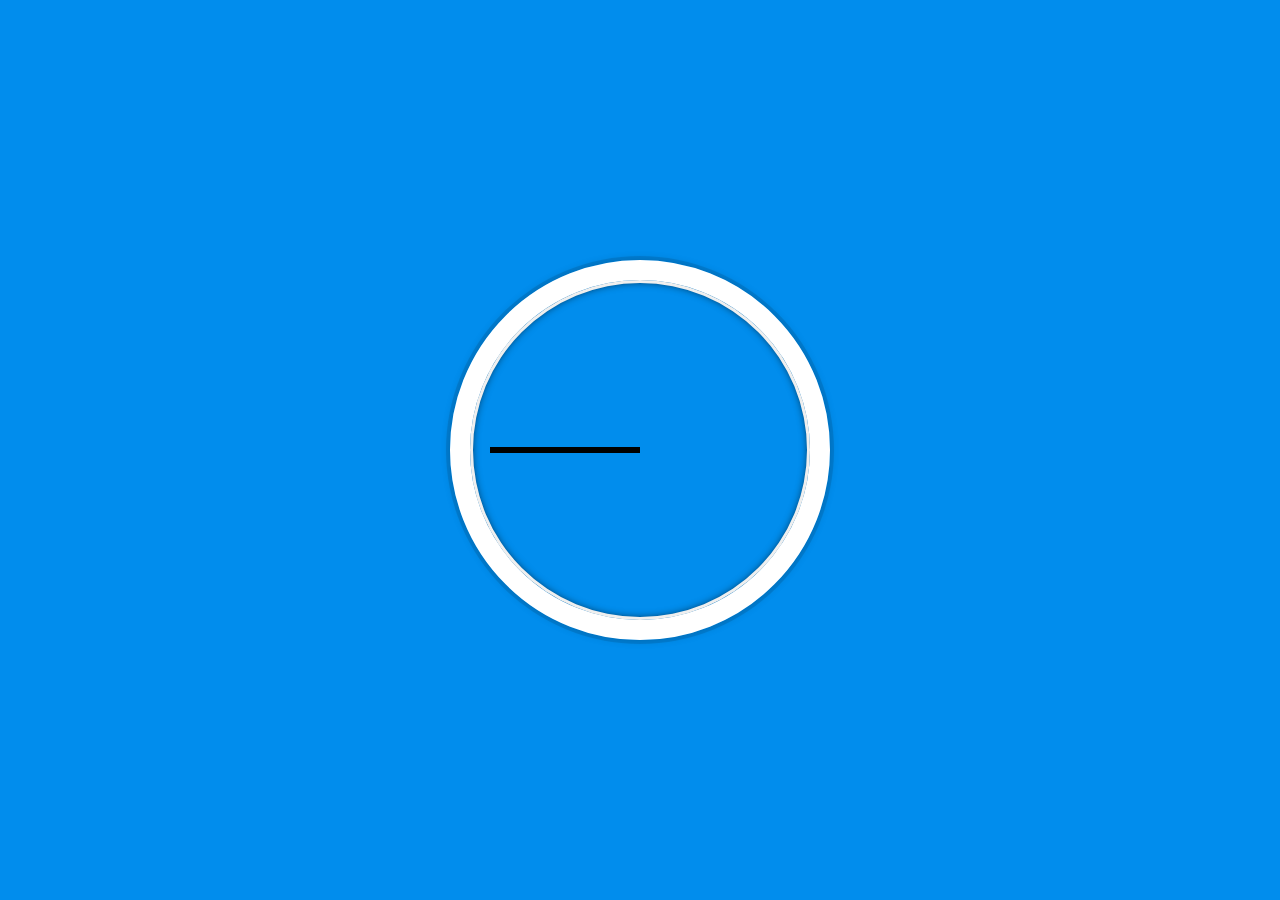
==== 02 - JS and CSS Clock/index-START.html @ 17989989 "changed origin on hand class" ====
<!DOCTYPE html>
<html lang="en">
  <head>
    <meta charset="UTF-8" />
    <title>JS + CSS Clock</title>
  </head>
  <body>
    <div class="clock">
      <div class="clock-face">
        <div class="hand hour-hand"></div>
        <div class="hand min-hand"></div>
        <div class="hand second-hand"></div>
      </div>
    </div>

    <style>
      html {
        background: #018ded url(https://unsplash.it/1500/1000?image=881&blur=5);
        background-size: cover;
        font-family: "helvetica neue";
        text-align: center;
        font-size: 10px;
      }

      body {
        margin: 0;
        font-size: 2rem;
        display: flex;
        flex: 1;
        min-height: 100vh;
        align-items: center;
      }

      .clock {
        width: 30rem;
        height: 30rem;
        border: 20px solid white;
        border-radius: 50%;
        margin: 50px auto;
        position: relative;
        padding: 2rem;
        box-shadow: 0 0 0 4px rgba(0, 0, 0, 0.1), inset 0 0 0 3px #efefef,
          inset 0 0 10px black, 0 0 10px rgba(0, 0, 0, 0.2);
      }

      .clock-face {
        position: relative;
        width: 100%;
        height: 100%;
        transform: translateY(
          -3px
        ); /* account for the height of the clock hands */
      }

      .hand {
        width: 50%;
        height: 6px;
        background: black;
        position: absolute;
        top: 50%;
        transform-origin: 100%;
      }
    </style>

    <script></script>
  </body>
</html>
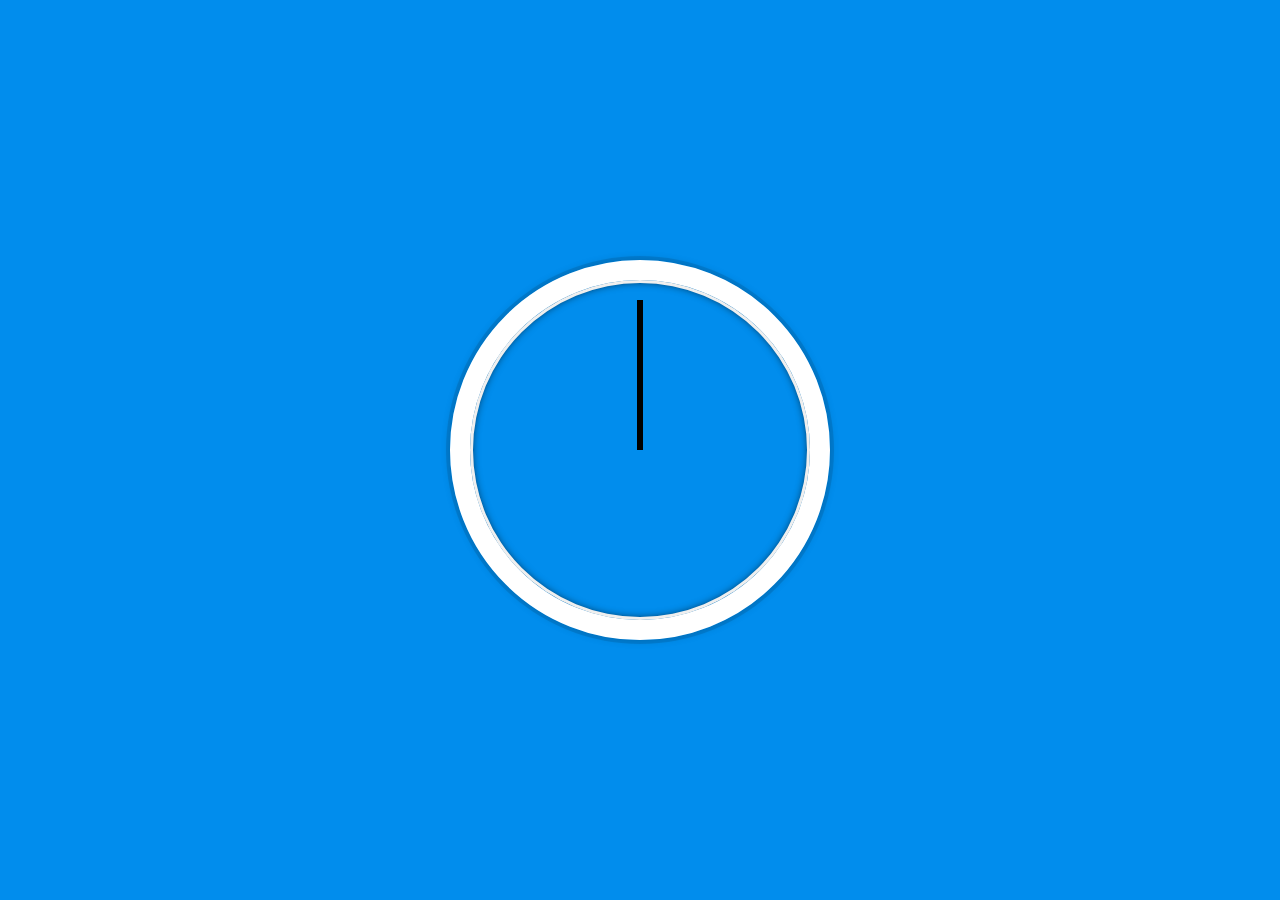
==== commit f0a2a3ed: "changed watch hands rotation default to 90deg" ====
--- a/02 - JS and CSS Clock/index-START.html
+++ b/02 - JS and CSS Clock/index-START.html
@@ -59,6 +59,7 @@
         position: absolute;
         top: 50%;
         transform-origin: 100%;
+        transform: rotate(90deg);
       }
     </style>
 
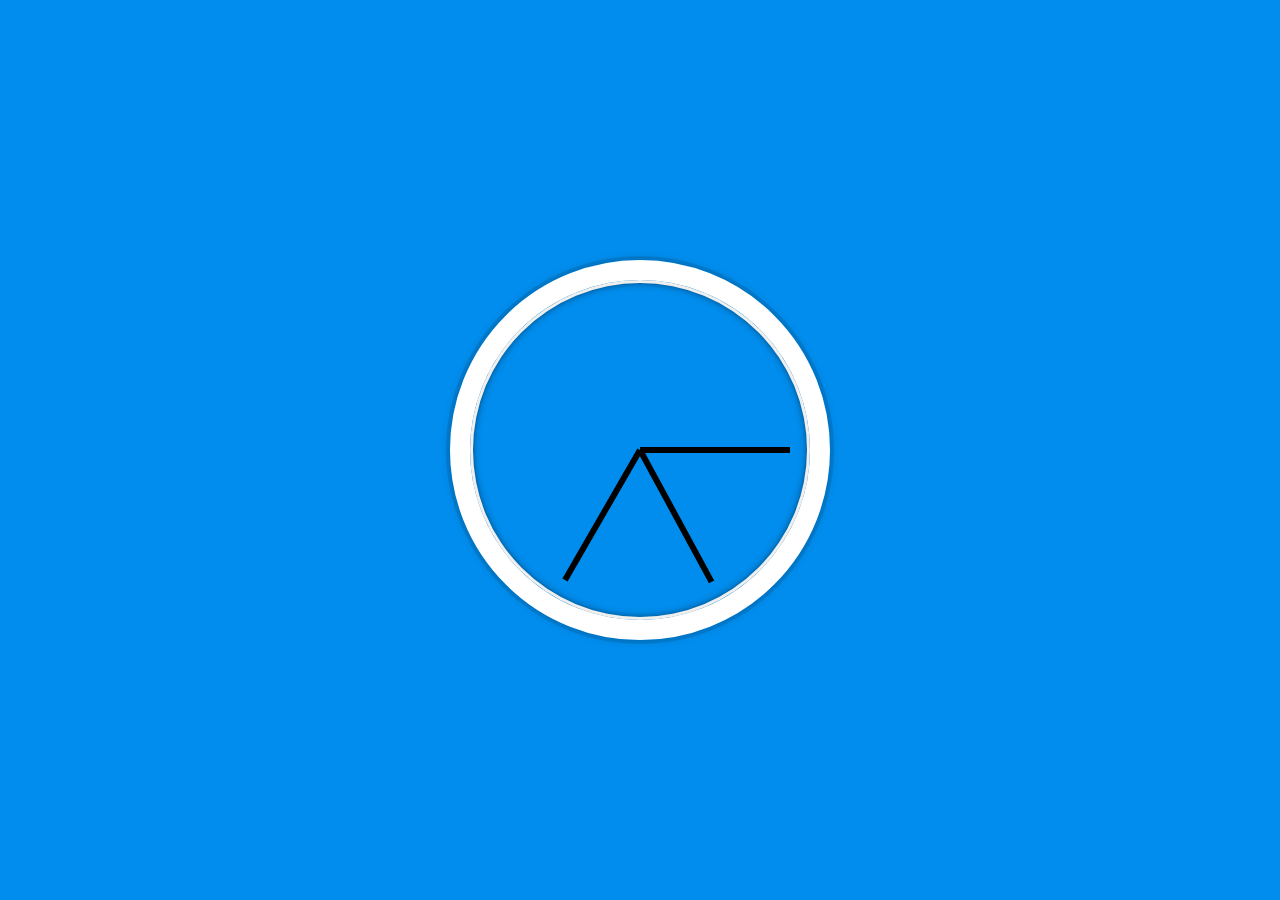
==== commit 84cdbbb3: "finished clock" ====
--- a/02 - JS and CSS Clock/index-START.html
+++ b/02 - JS and CSS Clock/index-START.html
@@ -60,9 +60,32 @@
         top: 50%;
         transform-origin: 100%;
         transform: rotate(90deg);
+        transition: all 0.5s;
+        transition-timing-function: cubic-bezier(0.1, 2.62, 0.58, 1);
       }
     </style>
 
-    <script></script>
+    <script>
+      const secondHand = document.querySelector(".second-hand");
+      const minsHand = document.querySelector(".min-hand");
+      const hourHand = document.querySelector(".hour-hand");
+
+      function setDate() {
+        const now = new Date();
+
+        const seconds = now.getSeconds();
+        const secondsDegrees = (seconds / 60) * 360 + 90;
+        secondHand.style.transform = `rotate(${secondsDegrees}deg)`;
+
+        const minutes = now.getMinutes();
+        const minutesDegrees = (minutes / 60) * 360 + (seconds / 60) * 6 + 90;
+        minsHand.style.transform = `rotate(${minutesDegrees}deg)`;
+
+        const hours = now.getHours();
+        const hoursDegrees = (hours / 12) * 360 + 90;
+        hourHand.style.transform = `rotate(${hoursDegrees}deg)`;
+      }
+      setInterval(setDate, 1000);
+    </script>
   </body>
 </html>
